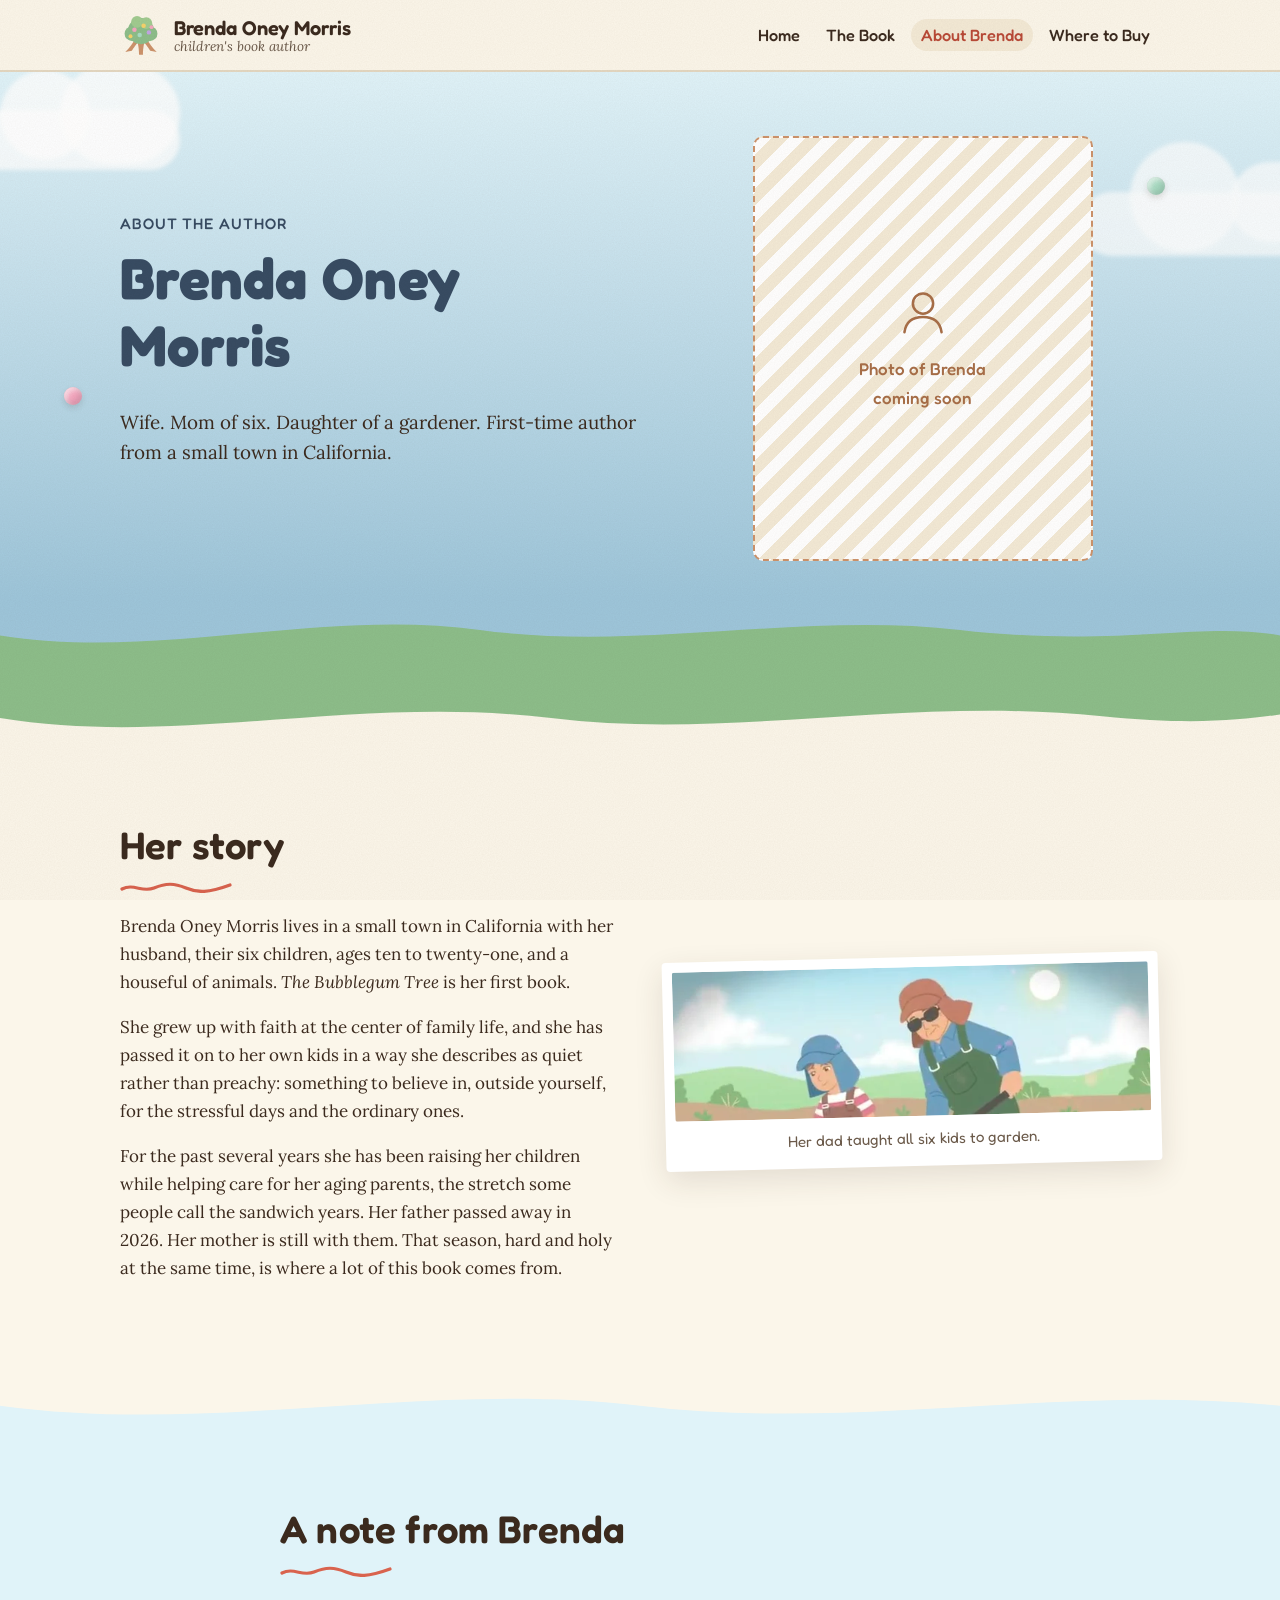
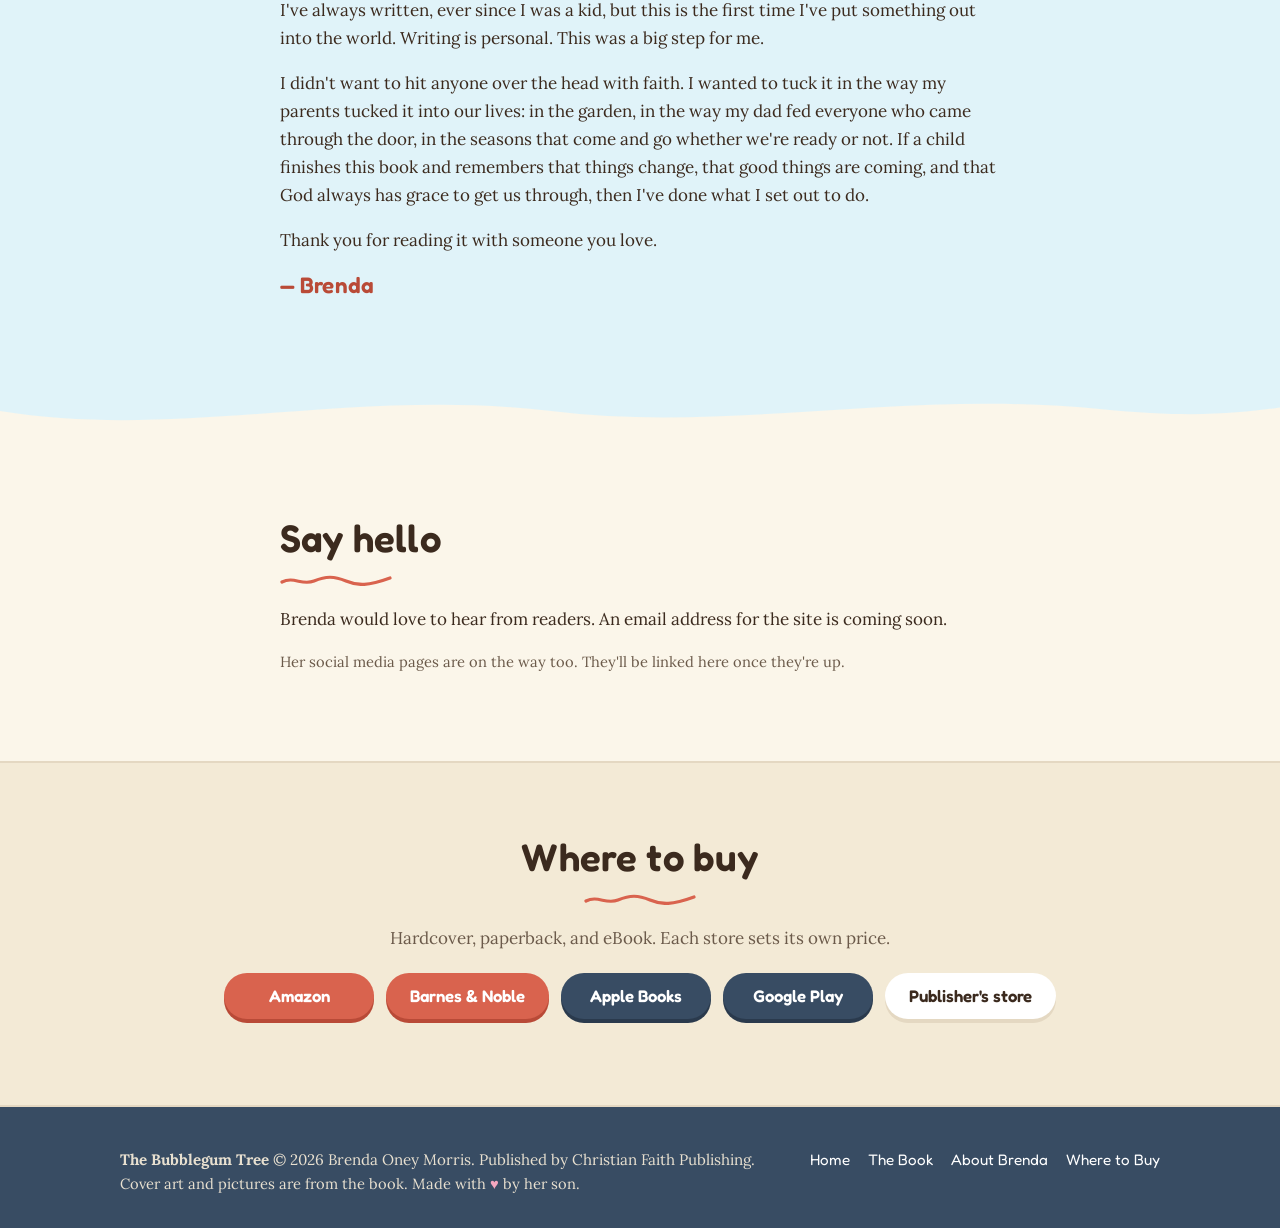
==== about.html @ 624ba65c "First draft of The Bubblegum Tree site Three pages (home, the book, about Brenda), one stylesheet, o" ====
<!DOCTYPE html>
<html lang="en">
<head>
  <meta charset="utf-8">
  <meta name="viewport" content="width=device-width, initial-scale=1">
  <title>About Brenda Oney Morris — author of The Bubblegum Tree</title>
  <meta name="description" content="Brenda Oney Morris is a wife, a mom of six, and the author of the children's picture book The Bubblegum Tree.">
  <meta name="robots" content="noindex">
  <meta property="og:title" content="About Brenda Oney Morris">
  <meta property="og:description" content="Wife, mom of six, and author of The Bubblegum Tree.">
  <meta property="og:image" content="https://lexmber123yt.github.io/the-bubblegum-tree/assets/img/og-image.jpg">
  <meta property="og:type" content="profile">
  <link rel="icon" href="assets/img/favicon.svg" type="image/svg+xml">
  <link rel="preconnect" href="https://fonts.googleapis.com">
  <link rel="preconnect" href="https://fonts.gstatic.com" crossorigin>
  <link href="https://fonts.googleapis.com/css2?family=Fredoka:wght@400;500;600;700&family=Lora:ital,wght@0,400;0,500;0,600;1,400&display=swap" rel="stylesheet">
  <link rel="stylesheet" href="assets/styles.css">
</head>
<body>

<header class="site-header">
  <div class="wrap">
    <a class="brand" href="index.html" aria-label="Brenda Oney Morris, home">
      <svg viewBox="0 0 64 64" aria-hidden="true">
        <path d="M29 62 C29 50 27 42 24 36 L40 36 C37 42 35 50 35 62 Z" fill="#cd936b"/>
        <path d="M24 36 C20 44 14 52 8 58 L18 56 C22 50 26 44 30 40 Z" fill="#cd936b"/>
        <path d="M40 36 C44 44 50 52 56 58 L46 56 C42 50 38 44 34 40 Z" fill="#cd936b"/>
        <circle cx="32" cy="26" r="20" fill="#8dbe8a"/><circle cx="18" cy="30" r="11" fill="#8dbe8a"/><circle cx="46" cy="30" r="11" fill="#8dbe8a"/>
        <circle cx="26" cy="12" r="9" fill="#a1cb90"/><circle cx="40" cy="14" r="9" fill="#a1cb90"/>
        <circle cx="22" cy="24" r="3.4" fill="#f4a7c0"/><circle cx="36" cy="18" r="3.4" fill="#f6d36b"/><circle cx="44" cy="28" r="3.4" fill="#c3a6e6"/><circle cx="30" cy="32" r="3.4" fill="#a9dcc4"/><circle cx="16" cy="34" r="3" fill="#f6d36b"/><circle cx="48" cy="20" r="3" fill="#f4a7c0"/>
      </svg>
      <span class="brand-name">Brenda Oney Morris<span class="brand-sub">children's book author</span></span>
    </a>
    <nav aria-label="Main">
      <ul class="site-nav">
        <li><a href="index.html">Home</a></li>
        <li><a href="the-bubblegum-tree.html">The Book</a></li>
        <li><a href="about.html" aria-current="page">About Brenda</a></li>
        <li><a href="#buy">Where to Buy</a></li>
      </ul>
    </nav>
  </div>
</header>

<main>

  <section class="hero">
    <div class="cloud cloud-1" aria-hidden="true"></div>
    <div class="cloud cloud-2" aria-hidden="true"></div>
    <span class="gum gum--pink" style="left:5%; top:60%" aria-hidden="true"></span>
    <span class="gum gum--mint" style="right:9%; top:20%" aria-hidden="true"></span>
    <div class="wrap">
      <div class="hero-copy">
        <p class="eyebrow">About the author</p>
        <h1 style="font-size: clamp(2.2rem, 6vw, 3.6rem); color: var(--navy); text-shadow: none;">Brenda Oney Morris</h1>
        <p class="lead">Wife. Mom of six. Daughter of a gardener. First-time author from a small town in California.</p>
      </div>
      <div class="placeholder placeholder--portrait" style="width: min(100%, 340px); justify-self: center; position: relative; z-index: 2;">
        <div>
          <svg viewBox="0 0 64 64" aria-hidden="true"><circle cx="32" cy="22" r="12" fill="none" stroke="currentColor" stroke-width="3"/><path d="M10 56 C12 42 22 38 32 38 C42 38 52 42 54 56" fill="none" stroke="currentColor" stroke-width="3" stroke-linecap="round"/></svg>
          <div>Photo of Brenda<br>coming soon</div>
        </div>
      </div>
    </div>
  </section>
  <div class="wave wave--grass on-sky" aria-hidden="true"><svg viewBox="0 0 1440 70" preserveAspectRatio="none"><path d="M0,42 C180,70 360,12 540,36 C720,60 900,16 1080,36 C1260,56 1350,26 1440,42 L1440,70 L0,70 Z"/></svg></div>
  <div class="band-grass" aria-hidden="true"></div>
  <div class="wave wave--paper on-grass" aria-hidden="true"><svg viewBox="0 0 1440 70" preserveAspectRatio="none"><path d="M0,34 C200,66 400,8 620,34 C820,58 1020,10 1240,32 C1340,42 1400,36 1440,30 L1440,70 L0,70 Z"/></svg></div>

  <section class="section">
    <div class="wrap two-col">
      <div>
        <h2 class="squiggle">Her story</h2>
        <p>Brenda Oney Morris lives in a small town in California with her husband, their six children, ages ten to twenty-one, and a houseful of animals. <em>The Bubblegum Tree</em> is her first book.</p>
        <p>She grew up with faith at the center of family life, and she has passed it on to her own kids in a way she describes as quiet rather than preachy: something to believe in, outside yourself, for the stressful days and the ordinary ones.</p>
        <p>For the past several years she has been raising her children while helping care for her aging parents, the stretch some people call the sandwich years. Her father passed away in 2026. Her mother is still with them. That season, hard and holy at the same time, is where a lot of this book comes from.</p>
      </div>
      <figure class="print left">
        <picture>
          <source type="image/webp" srcset="assets/img/scene-digging.webp">
          <img src="assets/img/scene-digging.jpg" width="640" height="201" alt="Troy and Grandpa working in the garden under a bright sun." loading="lazy">
        </picture>
        <figcaption>Her dad taught all six kids to garden.</figcaption>
      </figure>
    </div>
  </section>

  <div class="wave wave--sky on-paper" aria-hidden="true"><svg viewBox="0 0 1440 70" preserveAspectRatio="none"><path d="M0,38 C240,70 480,10 720,38 C960,66 1200,14 1440,38 L1440,70 L0,70 Z"/></svg></div>
  <section class="section section--sky">
    <div class="wrap" style="max-width: 760px">
      <h2 class="squiggle">A note from Brenda</h2>
      <p>I've always written, ever since I was a kid, but this is the first time I've put something out into the world. Writing is personal. This was a big step for me.</p>
      <p>I didn't want to hit anyone over the head with faith. I wanted to tuck it in the way my parents tucked it into our lives: in the garden, in the way my dad fed everyone who came through the door, in the seasons that come and go whether we're ready or not. If a child finishes this book and remembers that things change, that good things are coming, and that God always has grace to get us through, then I've done what I set out to do.</p>
      <p>Thank you for reading it with someone you love.</p>
      <p class="display" style="font-size:1.4rem; color: var(--coral-deep)">&mdash; Brenda</p>
    </div>
  </section>
  <div class="wave wave--paper on-sky-light" aria-hidden="true"><svg viewBox="0 0 1440 70" preserveAspectRatio="none"><path d="M0,34 C200,66 400,8 620,34 C820,58 1020,10 1240,32 C1340,42 1400,36 1440,30 L1440,70 L0,70 Z"/></svg></div>

  <section class="section">
    <div class="wrap" style="max-width: 760px">
      <h2 class="squiggle">Say hello</h2>
      <p>Brenda would love to hear from readers. An email address for the site is coming soon.</p>
      <p class="muted small">Her social media pages are on the way too. They'll be linked here once they're up.</p>
    </div>
  </section>

  <section class="section buy" id="buy">
    <div class="wrap">
      <h2 class="squiggle center">Where to buy</h2>
      <p class="muted">Hardcover, paperback, and eBook. Each store sets its own price.</p>
      <div class="buy-links">
        <a class="btn" href="https://www.amazon.com/dp/B0GZ1BVCPR" rel="noopener">Amazon</a>
        <a class="btn" href="https://www.barnesandnoble.com/w/the-bubblegum-tree-brenda-oney-morris/1150055216?ean=9798894285047" rel="noopener">Barnes &amp; Noble</a>
        <a class="btn btn--navy" href="https://itunes.apple.com/us/book/isbn9798894285054" rel="noopener">Apple Books</a>
        <a class="btn btn--navy" href="https://play.google.com/store/search?q=9798894285054&amp;c=books" rel="noopener">Google Play</a>
        <a class="btn btn--paper" href="https://www.christianfaithpublishing.com/books/?book=the-bubblegum-tree" rel="noopener">Publisher's store</a>
      </div>
    </div>
  </section>

</main>

<footer class="site-footer">
  <div class="wrap">
    <div>
      <p><strong>The Bubblegum Tree</strong> &copy; 2026 Brenda Oney Morris. Published by Christian Faith Publishing.</p>
      <p class="small">Cover art and pictures are from the book. Made with <span class="heart">&hearts;</span> by her son.</p>
    </div>
    <ul class="foot-nav">
      <li><a href="index.html">Home</a></li>
      <li><a href="the-bubblegum-tree.html">The Book</a></li>
      <li><a href="about.html">About Brenda</a></li>
      <li><a href="#buy">Where to Buy</a></li>
    </ul>
  </div>
</footer>

</body>
</html>
---- assets/styles.css ----
/* The Bubblegum Tree — site styles
   Palette sampled from the book cover. Fonts: Fredoka (headings) + Lora (body). */

:root {
  --paper: #fbf6ea;
  --paper-deep: #f3ead6;
  --ink: #3b2a1e;
  --ink-soft: #6b5a4a;
  --line: #e4d8c2;

  --sky: #9ec6db;
  --sky-light: #e0f3f9;
  --grass: #8dbe8a;
  --grass-deep: #6fa56e;
  --leaf: #8bab77;
  --trunk: #cd936b;
  --trunk-deep: #a86f48;

  --coral: #d9634e;
  --coral-light: #e29182;
  --coral-deep: #b94a37;
  --navy: #384c63;
  --navy-deep: #2a3a4d;

  --gum-pink: #f4a7c0;
  --gum-yellow: #f6d36b;
  --gum-lilac: #c3a6e6;
  --gum-mint: #a9dcc4;

  --font-display: "Fredoka", "Trebuchet MS", sans-serif;
  --font-body: "Lora", Georgia, serif;

  --radius: 18px;
  --shadow-soft: 0 10px 30px rgba(59, 42, 30, 0.12);
  --shadow-book: 0 24px 50px rgba(59, 42, 30, 0.28), 0 4px 10px rgba(59, 42, 30, 0.15);
  --wrap: 1080px;
}

*, *::before, *::after { box-sizing: border-box; }

html { scroll-behavior: smooth; }

body {
  margin: 0;
  background: var(--paper);
  color: var(--ink);
  font-family: var(--font-body);
  font-size: 17px;
  line-height: 1.65;
  -webkit-font-smoothing: antialiased;
}

/* Paper grain over everything, very light. */
body::before {
  content: "";
  position: fixed;
  inset: 0;
  pointer-events: none;
  z-index: 50;
  opacity: 0.16;
  mix-blend-mode: multiply;
  background-image: url("data:image/svg+xml;utf8,<svg xmlns='http://www.w3.org/2000/svg' width='220' height='220'><filter id='n'><feTurbulence type='fractalNoise' baseFrequency='0.85' numOctaves='2' stitchTiles='stitch'/><feColorMatrix values='0 0 0 0 0.35 0 0 0 0 0.25 0 0 0 0 0.18 0 0 0 0.55 0'/></filter><rect width='100%' height='100%' filter='url(%23n)'/></svg>");
}

img { max-width: 100%; height: auto; display: block; }

a { color: var(--coral-deep); text-decoration-thickness: 1.5px; text-underline-offset: 3px; }
a:hover { color: var(--coral); }

h1, h2, h3, .display {
  font-family: var(--font-display);
  font-weight: 600;
  line-height: 1.15;
  margin: 0 0 0.5em;
  color: var(--ink);
  letter-spacing: 0.005em;
}
h1 { font-size: clamp(2.4rem, 7vw, 4.4rem); font-weight: 700; }
h2 { font-size: clamp(1.7rem, 4vw, 2.4rem); }
h3 { font-size: 1.25rem; }

/* A short hand-drawn squiggle under section headings. */
h2.squiggle::after {
  content: "";
  display: block;
  width: 112px;
  height: 12px;
  margin-top: 0.35em;
  background: url("data:image/svg+xml;utf8,<svg xmlns='http://www.w3.org/2000/svg' viewBox='0 0 112 12'><path d='M2 8 C 14 2, 22 12, 34 7 S 54 2, 66 7 S 88 12, 110 4' fill='none' stroke='%23d9634e' stroke-width='3.2' stroke-linecap='round'/></svg>") no-repeat left center;
}
h2.squiggle.center::after { margin-left: auto; margin-right: auto; }

p { margin: 0 0 1em; }
.lead { font-size: 1.18rem; line-height: 1.6; color: var(--ink); }
.muted { color: var(--ink-soft); }
.small { font-size: 0.92rem; }
.caption {
  font-style: italic;
  color: var(--ink-soft);
  font-size: 0.95rem;
  margin-top: 0.6em;
}
.eyebrow {
  font-family: var(--font-display);
  font-weight: 500;
  font-size: 0.95rem;
  letter-spacing: 0.06em;
  text-transform: uppercase;
  color: var(--navy);
  margin-bottom: 0.6em;
}

.wrap { max-width: var(--wrap); margin: 0 auto; padding: 0 20px; }

/* Grid children must be allowed to shrink below their image's natural width,
   or a 1000px cover pushes the whole page wider than a phone screen. */
.hero .wrap > *, .two-col > *, .author-teaser > *, .video-grid > *, .gallery > li { min-width: 0; }
.book, figure.print, .video { max-width: 100%; }
.section { padding: 56px 0; position: relative; }
.section--sky { background: var(--sky-light); }
.section--deep { background: var(--paper-deep); }
.section--grass { background: var(--grass); color: #1f3520; }
.section--navy { background: var(--navy); color: #f5efe2; }

/* ---------- header ---------- */
.site-header {
  background: var(--paper);
  border-bottom: 2px solid var(--line);
  position: relative;
  z-index: 5;
}
.site-header .wrap {
  display: flex;
  flex-wrap: wrap;
  align-items: center;
  justify-content: space-between;
  gap: 10px 24px;
  padding-top: 14px;
  padding-bottom: 14px;
}
.brand {
  display: flex;
  align-items: center;
  gap: 12px;
  text-decoration: none;
  color: var(--ink);
}
.brand svg { width: 42px; height: 42px; flex: none; }
.brand-name {
  font-family: var(--font-display);
  font-weight: 600;
  font-size: 1.25rem;
  line-height: 1.1;
}
.brand-sub {
  display: block;
  font-family: var(--font-body);
  font-style: italic;
  font-weight: 400;
  font-size: 0.85rem;
  color: var(--ink-soft);
}
.site-nav {
  display: flex;
  flex-wrap: wrap;
  gap: 4px 6px;
  margin: 0;
  padding: 0;
  list-style: none;
}
.site-nav a {
  font-family: var(--font-display);
  font-weight: 500;
  font-size: 1.02rem;
  color: var(--ink);
  text-decoration: none;
  padding: 6px 10px;
  border-radius: 999px;
}
.site-nav a:hover, .site-nav a[aria-current="page"] {
  background: var(--paper-deep);
  color: var(--coral-deep);
}

/* ---------- buttons ---------- */
.btn {
  display: inline-block;
  font-family: var(--font-display);
  font-weight: 600;
  font-size: 1.05rem;
  line-height: 1;
  padding: 15px 24px;
  border-radius: 999px;
  text-decoration: none;
  color: #fff;
  background: var(--coral);
  box-shadow: 0 4px 0 var(--coral-deep);
  transition: transform 0.08s ease, box-shadow 0.08s ease;
  border: 0;
}
.btn:hover { color: #fff; transform: translateY(1px); box-shadow: 0 3px 0 var(--coral-deep); }
.btn:active { transform: translateY(4px); box-shadow: 0 0 0 var(--coral-deep); }
.btn--navy { background: var(--navy); box-shadow: 0 4px 0 var(--navy-deep); }
.btn--navy:hover { box-shadow: 0 3px 0 var(--navy-deep); }
.btn--paper {
  background: #fff;
  color: var(--ink);
  box-shadow: 0 4px 0 var(--line);
}
.btn--paper:hover { color: var(--coral-deep); box-shadow: 0 3px 0 var(--line); }
.btn-row { display: flex; flex-wrap: wrap; gap: 12px; margin-top: 1.4em; }

/* ---------- hero ---------- */
.hero {
  background: linear-gradient(180deg, var(--sky-light) 0%, var(--sky) 100%);
  position: relative;
  overflow: hidden;
  padding: 44px 0 20px;
}
.hero .wrap {
  display: grid;
  gap: 32px;
  align-items: center;
}
.hero-copy { position: relative; z-index: 2; }
.hero h1 {
  color: var(--coral);
  text-shadow: 0 2px 0 rgba(255, 255, 255, 0.85), 0 5px 14px rgba(59, 42, 30, 0.12);
}
.hero .lead { max-width: 34rem; }

.book {
  position: relative;
  z-index: 2;
  justify-self: center;
  width: min(100%, 520px);
  transform: rotate(-2.5deg);
}
.book img { width: 100%; }
/* On phones the cover comes first; it's the hook. */
@media (max-width: 719px) {
  .hero .book { order: -1; transform: rotate(-1.5deg); width: min(100%, 420px); }
}
.book img {
  border-radius: 6px;
  border: 6px solid #fff;
  box-shadow: var(--shadow-book);
}
.book--flat { transform: none; }

/* Soft clouds behind the hero. */
.cloud {
  position: absolute;
  background: rgba(255, 255, 255, 0.75);
  border-radius: 999px;
  filter: blur(2px);
  z-index: 1;
}
.cloud::before, .cloud::after {
  content: "";
  position: absolute;
  background: inherit;
  border-radius: 999px;
}
.cloud-1 { width: 220px; height: 60px; left: -40px; top: 38px; }
.cloud-1::before { width: 90px; height: 90px; left: 40px; top: -40px; }
.cloud-1::after { width: 120px; height: 100px; left: 100px; top: -46px; }
.cloud-2 { width: 260px; height: 64px; right: -60px; top: 120px; opacity: 0.9; }
.cloud-2::before { width: 110px; height: 110px; left: 50px; top: -50px; }
.cloud-2::after { width: 90px; height: 80px; left: 150px; top: -30px; }

/* Gumball decorations. */
.gum {
  position: absolute;
  width: 18px;
  height: 18px;
  border-radius: 50%;
  z-index: 1;
  box-shadow: inset -3px -3px 5px rgba(0, 0, 0, 0.10), inset 3px 3px 5px rgba(255, 255, 255, 0.6), 0 3px 6px rgba(59, 42, 30, 0.15);
}
.gum--pink { background: var(--gum-pink); }
.gum--yellow { background: var(--gum-yellow); }
.gum--lilac { background: var(--gum-lilac); }
.gum--mint { background: var(--gum-mint); }

/* ---------- wavy edges ---------- */
.wave { line-height: 0; display: block; }
.wave svg { display: block; width: 100%; height: 44px; }
.wave--grass path { fill: var(--grass); }
.wave--paper path { fill: var(--paper); }
.wave--sky path { fill: var(--sky-light); }
.wave--deep path { fill: var(--paper-deep); }
.band-grass { background: var(--grass); height: 26px; }
.on-sky { background: var(--sky); }
.on-sky-light { background: var(--sky-light); }
.on-grass { background: var(--grass); }
.on-paper { background: var(--paper); }
.on-deep { background: var(--paper-deep); }

/* ---------- layouts ---------- */
.two-col {
  display: grid;
  gap: 32px;
  align-items: center;
}
.two-col > figure { margin: 0; }
.two-col.flip > :first-child { order: 1; }

figure.print {
  margin: 0;
  background: #fff;
  padding: 10px 10px 14px;
  border-radius: 4px;
  box-shadow: var(--shadow-soft);
  transform: rotate(1.2deg);
}
figure.print.left { transform: rotate(-1.4deg); }
figure.print img { border-radius: 2px; width: 100%; }
figure.print figcaption {
  font-family: var(--font-display);
  font-weight: 400;
  font-size: 0.95rem;
  color: var(--ink-soft);
  text-align: center;
  padding-top: 10px;
}

/* Video embeds. */
.video {
  position: relative;
  background: var(--navy-deep);
  border-radius: 12px;
  overflow: hidden;
  aspect-ratio: 16 / 9;
  box-shadow: var(--shadow-soft);
  border: 6px solid #fff;
}
.video iframe {
  position: absolute;
  inset: 0;
  width: 100%;
  height: 100%;
  border: 0;
}
.video-grid { display: grid; gap: 28px; }

/* Quote strip. */
.quote {
  text-align: center;
  padding: 48px 0;
}
.quote blockquote {
  margin: 0 auto;
  max-width: 44rem;
  font-family: var(--font-display);
  font-weight: 500;
  font-size: clamp(1.5rem, 4vw, 2.3rem);
  line-height: 1.3;
  color: #1f3520;
}
.quote blockquote p { margin: 0; }
.quote blockquote p::before { content: "\201C"; color: rgba(255,255,255,0.8); }
.quote blockquote p::after { content: "\201D"; color: rgba(255,255,255,0.8); }
.quote cite {
  display: block;
  margin-top: 0.8em;
  font-family: var(--font-body);
  font-style: italic;
  font-size: 1.05rem;
  color: #2e4a2f;
}

/* Lesson list with gumball markers. */
.lessons {
  list-style: none;
  margin: 0;
  padding: 0;
  display: grid;
  gap: 18px;
}
.lessons li {
  position: relative;
  padding-left: 44px;
}
.lessons li::before {
  content: "";
  position: absolute;
  left: 4px;
  top: 6px;
  width: 22px;
  height: 22px;
  border-radius: 50%;
  background: var(--gum-pink);
  box-shadow: inset -3px -3px 5px rgba(0, 0, 0, 0.10), inset 3px 3px 5px rgba(255, 255, 255, 0.6), 0 3px 6px rgba(59, 42, 30, 0.15);
}
.lessons li:nth-child(2)::before { background: var(--gum-yellow); }
.lessons li:nth-child(3)::before { background: var(--gum-lilac); }
.lessons li:nth-child(4)::before { background: var(--gum-mint); }
.lessons li:nth-child(5)::before { background: var(--coral-light); }
.lessons strong {
  font-family: var(--font-display);
  font-weight: 600;
  font-size: 1.12rem;
  display: block;
}

/* Gallery: photo prints, slightly askew. */
.gallery {
  display: grid;
  gap: 26px;
  margin: 0;
  padding: 0;
  list-style: none;
}
.gallery figure.print { margin: 0; }
.gallery li:nth-child(odd) figure.print { transform: rotate(-1.2deg); }
.gallery li:nth-child(even) figure.print { transform: rotate(1.1deg); }

/* Placeholder for photos not supplied yet. Styled, not gray. */
.placeholder {
  background: repeating-linear-gradient(135deg, #fff 0 12px, var(--paper-deep) 12px 24px);
  border: 2px dashed var(--trunk);
  border-radius: 10px;
  display: grid;
  place-items: center;
  text-align: center;
  padding: 24px;
  color: var(--trunk-deep);
  font-family: var(--font-display);
  font-weight: 500;
  min-height: 220px;
}
.placeholder--portrait { aspect-ratio: 4 / 5; min-height: 0; }
.placeholder--square { aspect-ratio: 1; min-height: 0; }
.placeholder svg { width: 54px; height: 54px; margin-bottom: 8px; }

/* Details list. */
.details {
  display: grid;
  gap: 8px 20px;
  margin: 0;
  grid-template-columns: max-content 1fr;
}
.details dt {
  font-family: var(--font-display);
  font-weight: 600;
  color: var(--navy);
}
.details dd { margin: 0; }

/* Buy strip. */
.buy {
  background: var(--paper-deep);
  border-top: 2px solid var(--line);
  border-bottom: 2px solid var(--line);
  text-align: center;
}
.buy-links {
  display: flex;
  flex-wrap: wrap;
  justify-content: center;
  gap: 12px;
  margin: 1.2em 0 0.8em;
}
.buy-links a { min-width: 150px; text-align: center; }

/* Footer. */
.site-footer {
  background: var(--navy);
  color: #e8e0d0;
  padding: 40px 0 32px;
  font-size: 0.95rem;
}
.site-footer a { color: #fff; }
.site-footer .wrap {
  display: grid;
  gap: 18px;
}
.site-footer .foot-nav { display: flex; flex-wrap: wrap; gap: 6px 18px; list-style: none; margin: 0; padding: 0; font-family: var(--font-display); }
.site-footer .foot-nav a { text-decoration: none; }
.site-footer .foot-nav a:hover { text-decoration: underline; }
.site-footer p { margin: 0; }
.site-footer .heart { color: var(--gum-pink); }

/* Little author card on the home page. */
.author-teaser {
  display: grid;
  gap: 24px;
  align-items: center;
}
.author-teaser .placeholder--portrait { width: min(100%, 300px); margin: 0 auto; }

/* ---------- responsive ---------- */
@media (min-width: 720px) {
  .hero { padding: 64px 0 36px; }
  .hero .wrap { grid-template-columns: 1.05fr 0.95fr; gap: 40px; }
  .two-col { grid-template-columns: 1fr 1fr; gap: 48px; }
  .video-grid { grid-template-columns: 1fr 1fr; }
  .gallery { grid-template-columns: 1fr 1fr; }
  .author-teaser { grid-template-columns: 300px 1fr; gap: 40px; }
  .section { padding: 72px 0; }
  .wave svg { height: 64px; }
  .site-footer .wrap { grid-template-columns: 1fr auto; align-items: start; }
}
@media (min-width: 1000px) {
  .gallery { grid-template-columns: 1fr 1fr 1fr; }
}
@media (prefers-reduced-motion: reduce) {
  html { scroll-behavior: auto; }
  .btn { transition: none; }
}
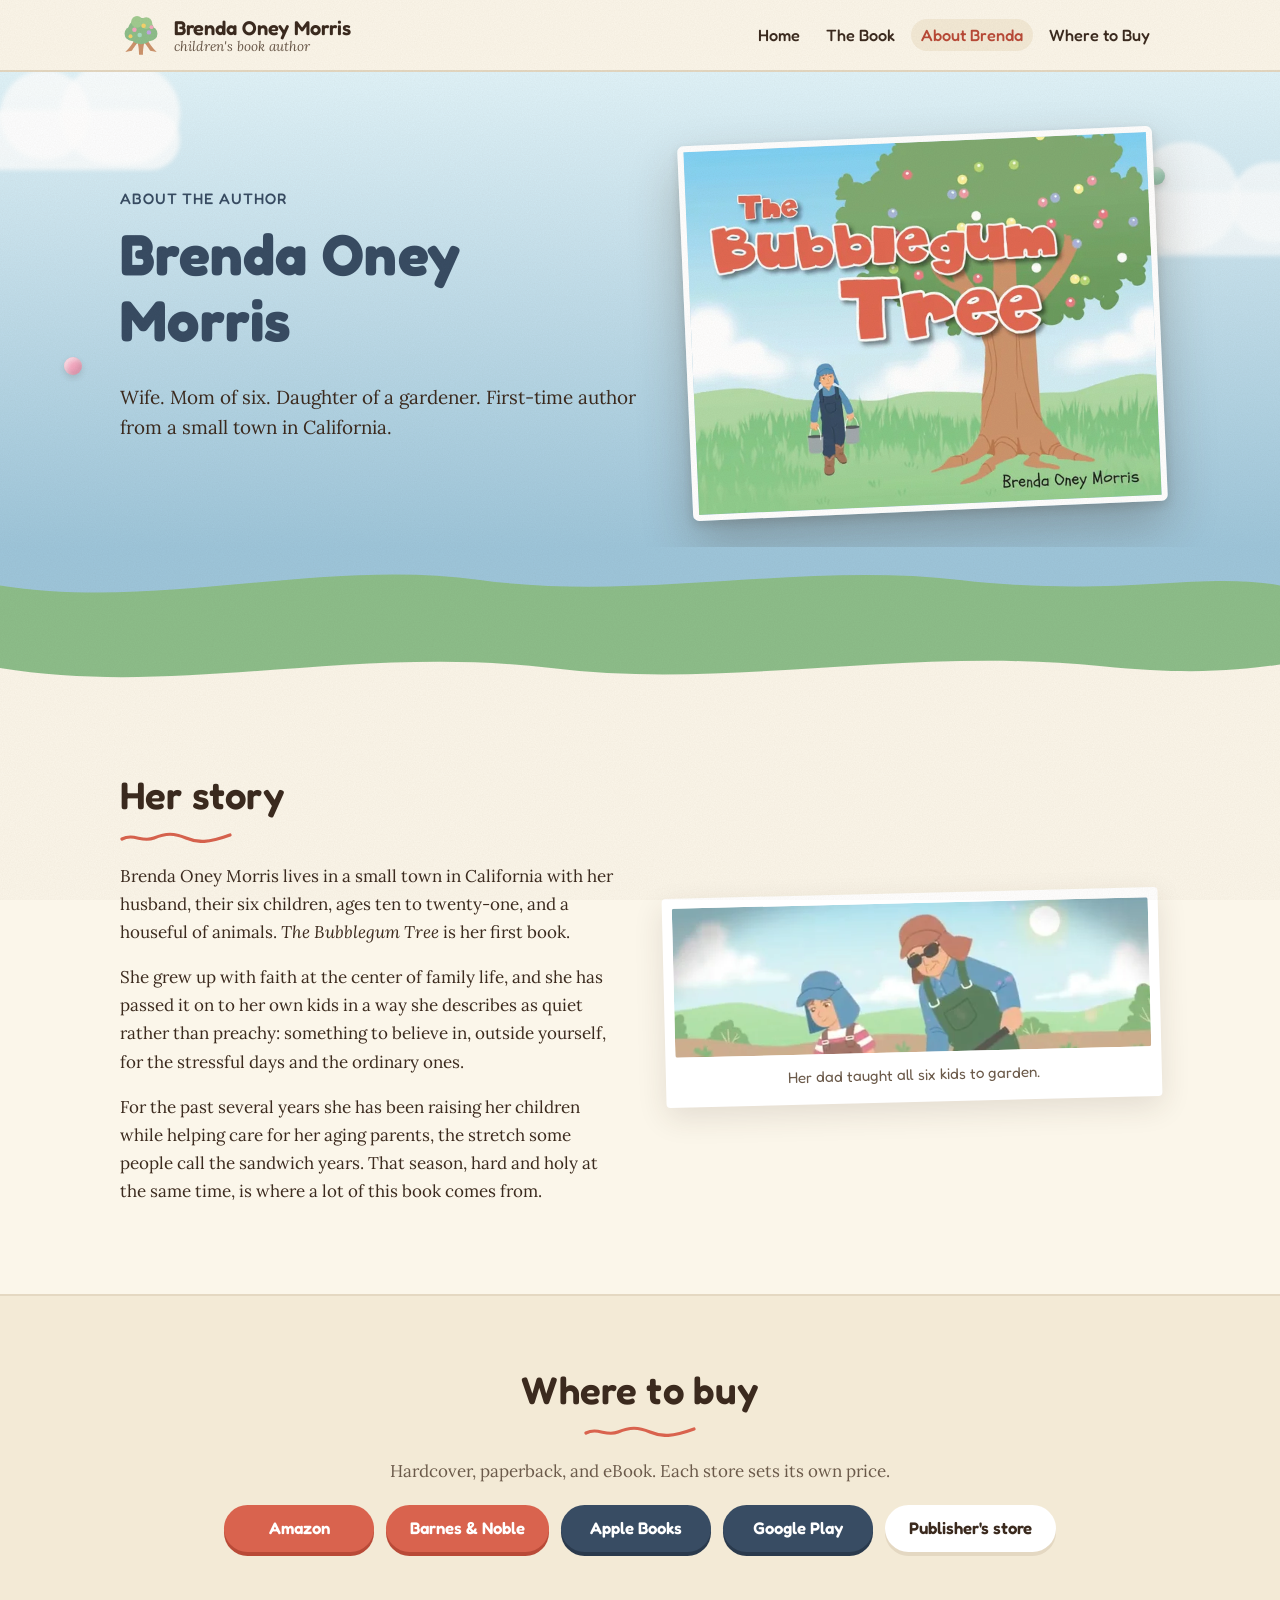
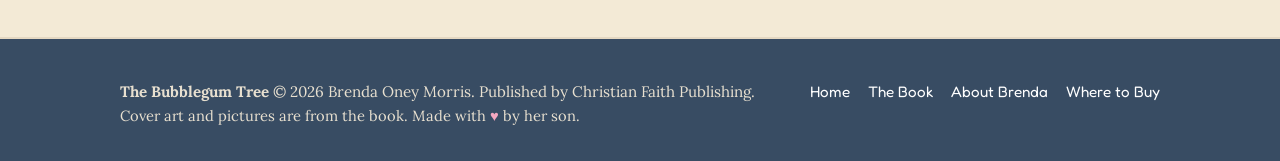
==== commit e68846a9: "Go public: let search engines in, hold back unread parts Remove noindex from all pages and add canon" ====
--- a/about.html
+++ b/about.html
@@ -5,7 +5,7 @@
   <meta name="viewport" content="width=device-width, initial-scale=1">
   <title>About Brenda Oney Morris — author of The Bubblegum Tree</title>
   <meta name="description" content="Brenda Oney Morris is a wife, a mom of six, and the author of the children's picture book The Bubblegum Tree.">
-  <meta name="robots" content="noindex">
+  <link rel="canonical" href="https://lexmber123yt.github.io/the-bubblegum-tree/about.html">
   <meta property="og:title" content="About Brenda Oney Morris">
   <meta property="og:description" content="Wife, mom of six, and author of The Bubblegum Tree.">
   <meta property="og:image" content="https://lexmber123yt.github.io/the-bubblegum-tree/assets/img/og-image.jpg">
@@ -55,11 +55,11 @@
         <h1 style="font-size: clamp(2.2rem, 6vw, 3.6rem); color: var(--navy); text-shadow: none;">Brenda Oney Morris</h1>
         <p class="lead">Wife. Mom of six. Daughter of a gardener. First-time author from a small town in California.</p>
       </div>
-      <div class="placeholder placeholder--portrait" style="width: min(100%, 340px); justify-self: center; position: relative; z-index: 2;">
-        <div>
-          <svg viewBox="0 0 64 64" aria-hidden="true"><circle cx="32" cy="22" r="12" fill="none" stroke="currentColor" stroke-width="3"/><path d="M10 56 C12 42 22 38 32 38 C42 38 52 42 54 56" fill="none" stroke="currentColor" stroke-width="3" stroke-linecap="round"/></svg>
-          <div>Photo of Brenda<br>coming soon</div>
-        </div>
+      <div class="book">
+        <picture>
+          <source type="image/webp" srcset="assets/img/cover-600.webp 600w, assets/img/cover-1000.webp 1000w" sizes="(min-width: 720px) 460px, 90vw">
+          <img src="assets/img/cover-1000.jpg" srcset="assets/img/cover-600.jpg 600w, assets/img/cover-1000.jpg 1000w" sizes="(min-width: 720px) 460px, 90vw" width="1000" height="785" alt="The cover of The Bubblegum Tree, Brenda's first book.">
+        </picture>
       </div>
     </div>
   </section>
@@ -73,7 +73,7 @@
         <h2 class="squiggle">Her story</h2>
         <p>Brenda Oney Morris lives in a small town in California with her husband, their six children, ages ten to twenty-one, and a houseful of animals. <em>The Bubblegum Tree</em> is her first book.</p>
         <p>She grew up with faith at the center of family life, and she has passed it on to her own kids in a way she describes as quiet rather than preachy: something to believe in, outside yourself, for the stressful days and the ordinary ones.</p>
-        <p>For the past several years she has been raising her children while helping care for her aging parents, the stretch some people call the sandwich years. Her father passed away in 2026. Her mother is still with them. That season, hard and holy at the same time, is where a lot of this book comes from.</p>
+        <p>For the past several years she has been raising her children while helping care for her aging parents, the stretch some people call the sandwich years. That season, hard and holy at the same time, is where a lot of this book comes from.</p>
       </div>
       <figure class="print left">
         <picture>
@@ -82,26 +82,6 @@
         </picture>
         <figcaption>Her dad taught all six kids to garden.</figcaption>
       </figure>
-    </div>
-  </section>
-
-  <div class="wave wave--sky on-paper" aria-hidden="true"><svg viewBox="0 0 1440 70" preserveAspectRatio="none"><path d="M0,38 C240,70 480,10 720,38 C960,66 1200,14 1440,38 L1440,70 L0,70 Z"/></svg></div>
-  <section class="section section--sky">
-    <div class="wrap" style="max-width: 760px">
-      <h2 class="squiggle">A note from Brenda</h2>
-      <p>I've always written, ever since I was a kid, but this is the first time I've put something out into the world. Writing is personal. This was a big step for me.</p>
-      <p>I didn't want to hit anyone over the head with faith. I wanted to tuck it in the way my parents tucked it into our lives: in the garden, in the way my dad fed everyone who came through the door, in the seasons that come and go whether we're ready or not. If a child finishes this book and remembers that things change, that good things are coming, and that God always has grace to get us through, then I've done what I set out to do.</p>
-      <p>Thank you for reading it with someone you love.</p>
-      <p class="display" style="font-size:1.4rem; color: var(--coral-deep)">&mdash; Brenda</p>
-    </div>
-  </section>
-  <div class="wave wave--paper on-sky-light" aria-hidden="true"><svg viewBox="0 0 1440 70" preserveAspectRatio="none"><path d="M0,34 C200,66 400,8 620,34 C820,58 1020,10 1240,32 C1340,42 1400,36 1440,30 L1440,70 L0,70 Z"/></svg></div>
-
-  <section class="section">
-    <div class="wrap" style="max-width: 760px">
-      <h2 class="squiggle">Say hello</h2>
-      <p>Brenda would love to hear from readers. An email address for the site is coming soon.</p>
-      <p class="muted small">Her social media pages are on the way too. They'll be linked here once they're up.</p>
     </div>
   </section>
 
--- a/assets/styles.css
+++ b/assets/styles.css
@@ -489,6 +489,8 @@
   align-items: center;
 }
 .author-teaser .placeholder--portrait { width: min(100%, 300px); margin: 0 auto; }
+/* No photo yet: one column. Drop this class when her photo goes in. */
+.author-teaser.author-teaser--solo { grid-template-columns: 1fr; max-width: 760px; }
 
 /* ---------- responsive ---------- */
 @media (min-width: 720px) {
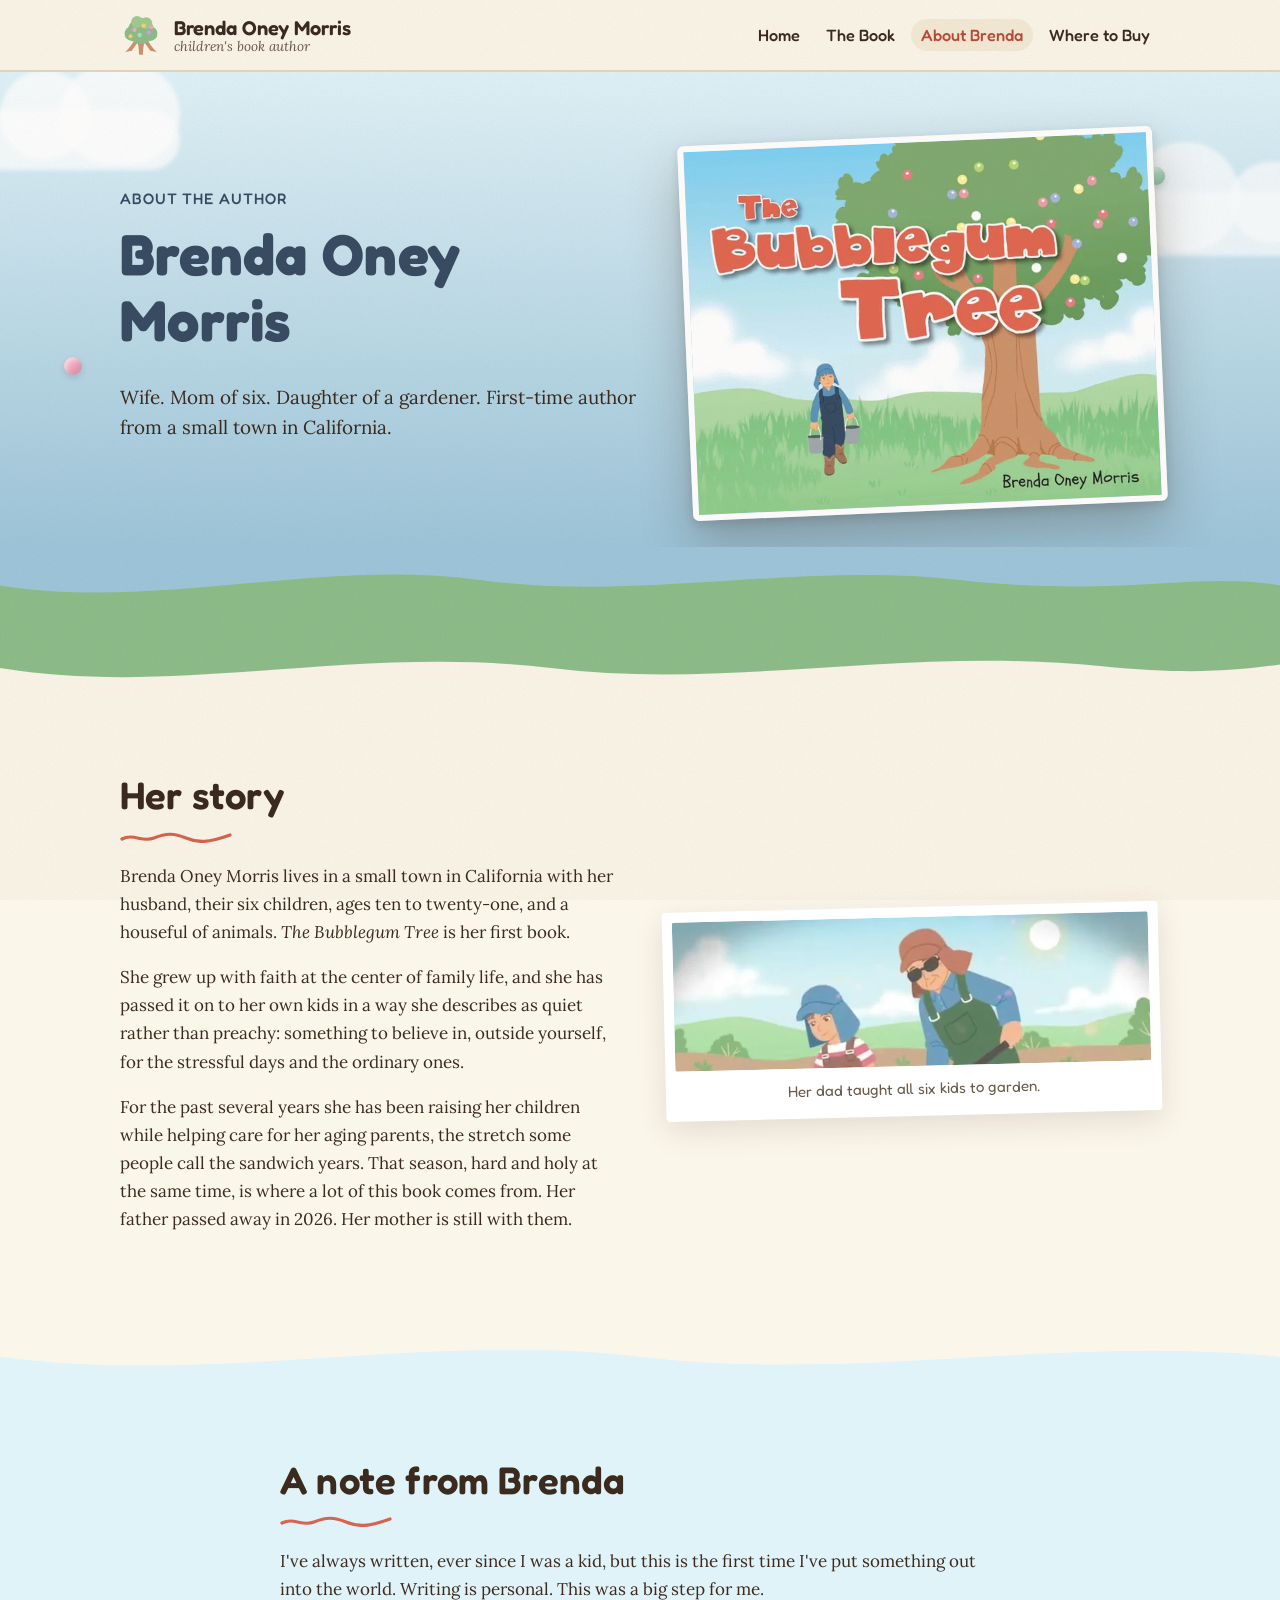
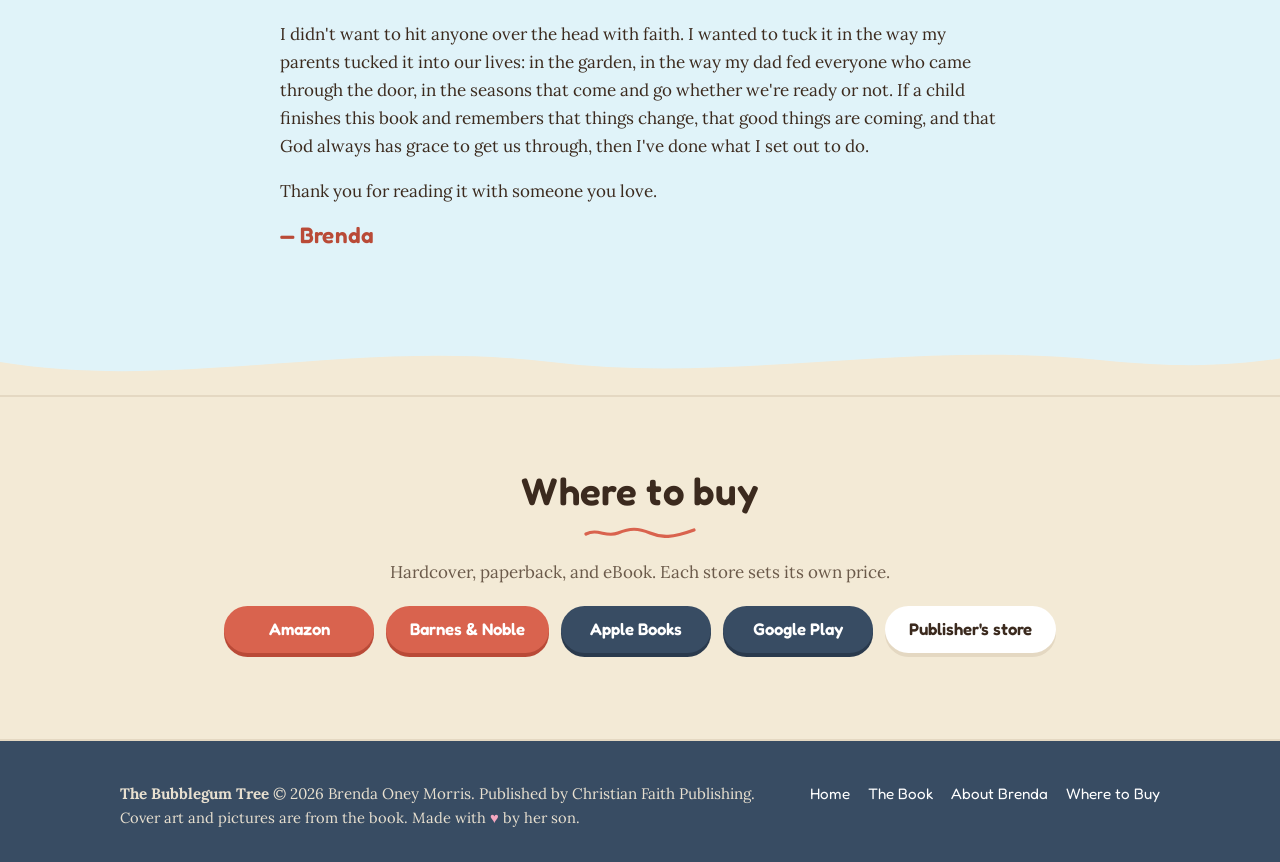
==== commit 23a577bc: "Restore the note from Brenda and the lines about her dad Brenda (via William) okayed anything from h" ====
--- a/about.html
+++ b/about.html
@@ -73,7 +73,7 @@
         <h2 class="squiggle">Her story</h2>
         <p>Brenda Oney Morris lives in a small town in California with her husband, their six children, ages ten to twenty-one, and a houseful of animals. <em>The Bubblegum Tree</em> is her first book.</p>
         <p>She grew up with faith at the center of family life, and she has passed it on to her own kids in a way she describes as quiet rather than preachy: something to believe in, outside yourself, for the stressful days and the ordinary ones.</p>
-        <p>For the past several years she has been raising her children while helping care for her aging parents, the stretch some people call the sandwich years. That season, hard and holy at the same time, is where a lot of this book comes from.</p>
+        <p>For the past several years she has been raising her children while helping care for her aging parents, the stretch some people call the sandwich years. That season, hard and holy at the same time, is where a lot of this book comes from. Her father passed away in 2026. Her mother is still with them.</p>
       </div>
       <figure class="print left">
         <picture>
@@ -84,6 +84,18 @@
       </figure>
     </div>
   </section>
+
+  <div class="wave wave--sky on-paper" aria-hidden="true"><svg viewBox="0 0 1440 70" preserveAspectRatio="none"><path d="M0,38 C240,70 480,10 720,38 C960,66 1200,14 1440,38 L1440,70 L0,70 Z"/></svg></div>
+  <section class="section section--sky">
+    <div class="wrap" style="max-width: 760px">
+      <h2 class="squiggle">A note from Brenda</h2>
+      <p>I've always written, ever since I was a kid, but this is the first time I've put something out into the world. Writing is personal. This was a big step for me.</p>
+      <p>I didn't want to hit anyone over the head with faith. I wanted to tuck it in the way my parents tucked it into our lives: in the garden, in the way my dad fed everyone who came through the door, in the seasons that come and go whether we're ready or not. If a child finishes this book and remembers that things change, that good things are coming, and that God always has grace to get us through, then I've done what I set out to do.</p>
+      <p>Thank you for reading it with someone you love.</p>
+      <p class="display" style="font-size:1.4rem; color: var(--coral-deep)">&mdash; Brenda</p>
+    </div>
+  </section>
+  <div class="wave wave--deep on-sky-light" aria-hidden="true"><svg viewBox="0 0 1440 70" preserveAspectRatio="none"><path d="M0,34 C200,66 400,8 620,34 C820,58 1020,10 1240,32 C1340,42 1400,36 1440,30 L1440,70 L0,70 Z"/></svg></div>
 
   <section class="section buy" id="buy">
     <div class="wrap">
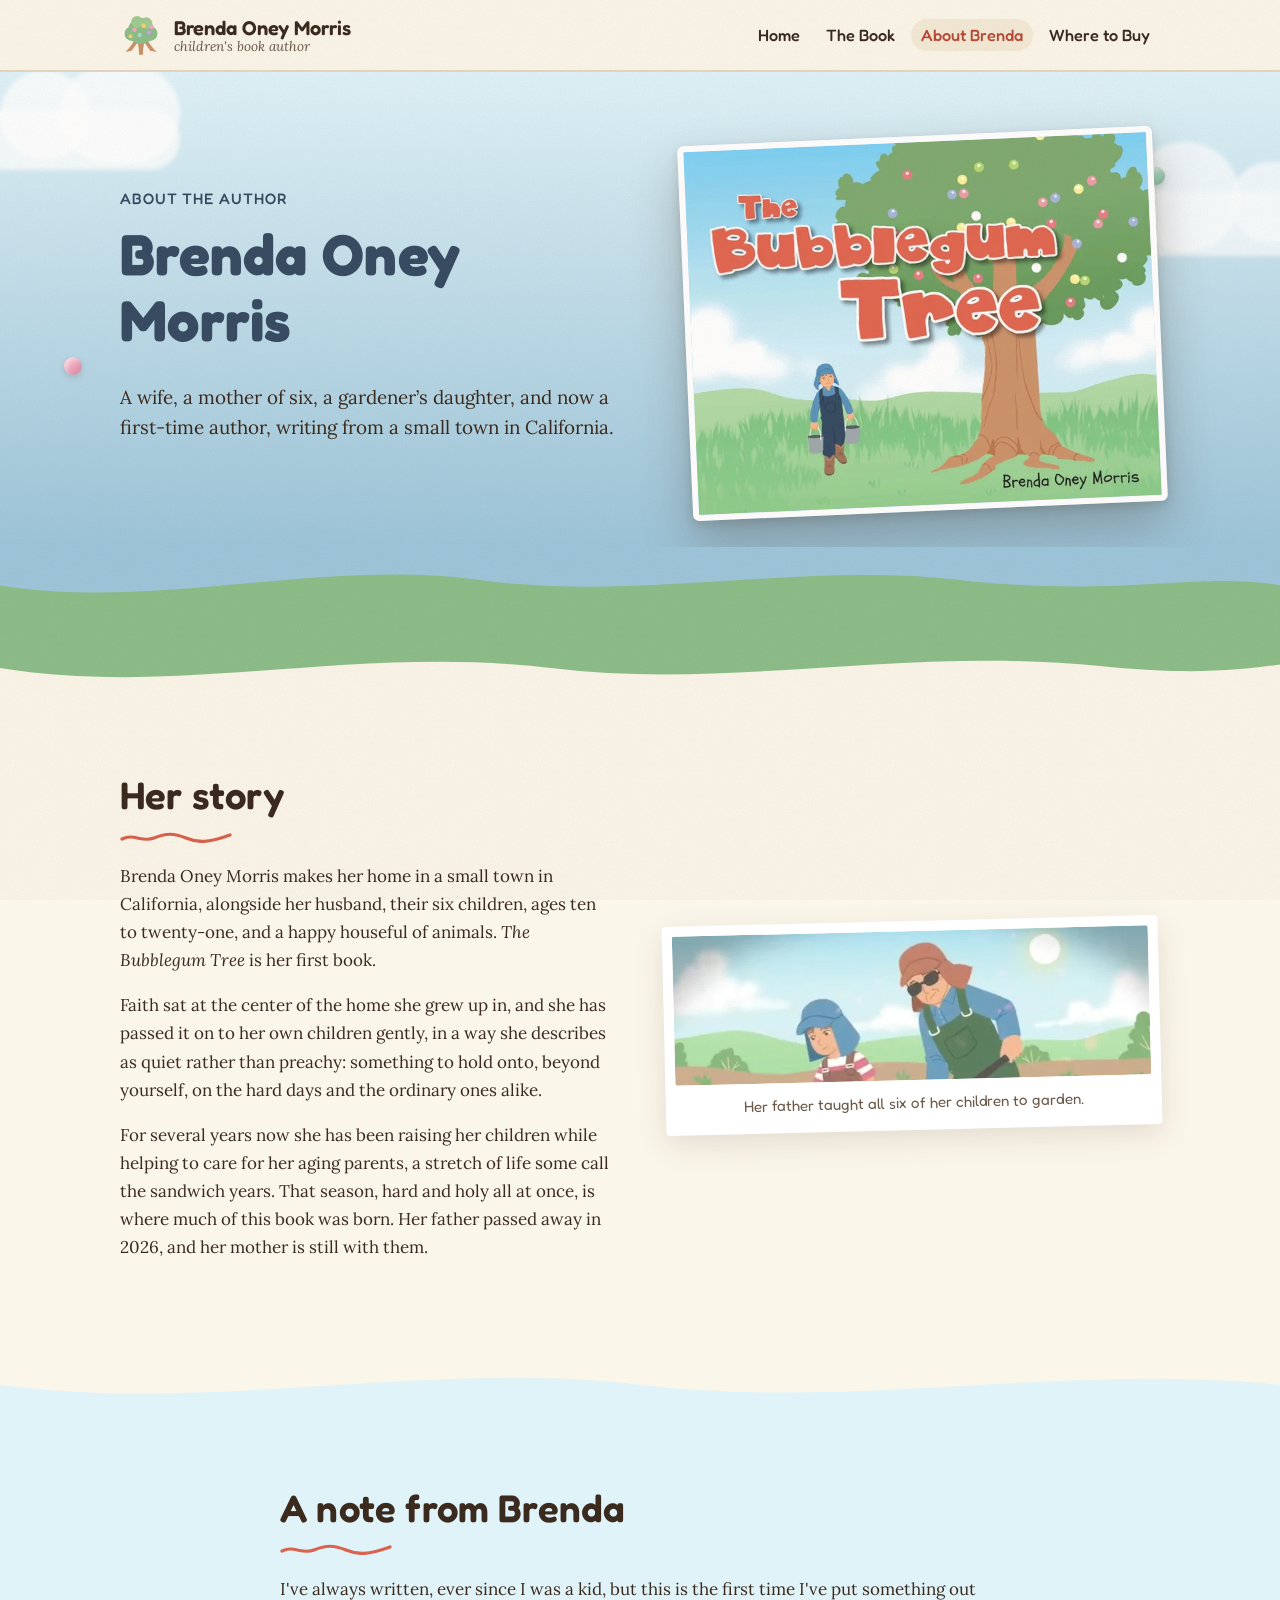
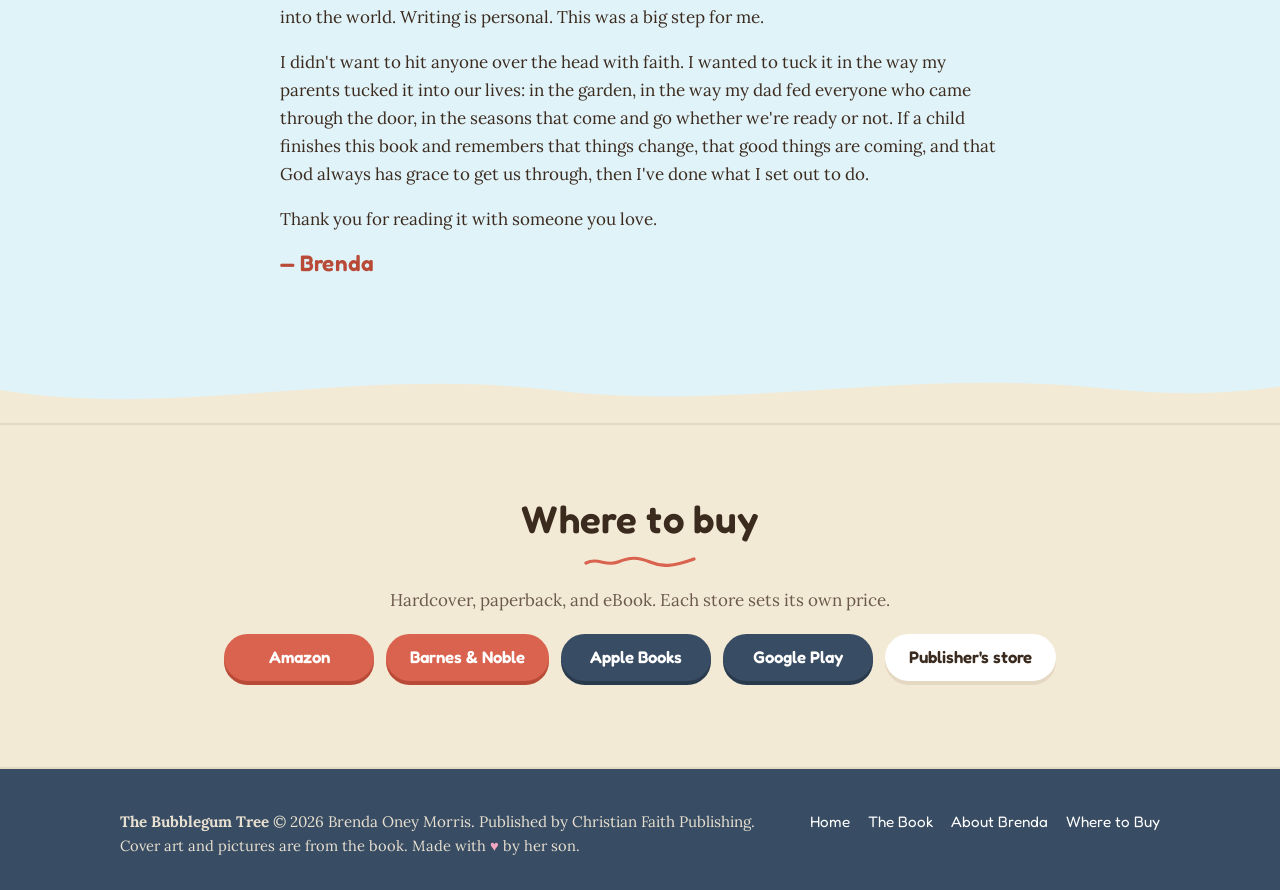
==== commit 78966c64: "Rewrite copy around the back cover; add the dedication Brenda asked for the site to follow the back-" ====
--- a/about.html
+++ b/about.html
@@ -4,11 +4,11 @@
   <meta charset="utf-8">
   <meta name="viewport" content="width=device-width, initial-scale=1">
   <title>About Brenda Oney Morris — author of The Bubblegum Tree</title>
-  <meta name="description" content="Brenda Oney Morris is a wife, a mom of six, and the author of the children's picture book The Bubblegum Tree.">
-  <link rel="canonical" href="https://lexmber123yt.github.io/the-bubblegum-tree/about.html">
+  <meta name="description" content="Brenda Oney Morris is a wife, a mother of six, a gardener's daughter, and the author of the children's picture book The Bubblegum Tree.">
+  <link rel="canonical" href="https://brendaoneymorris.com/about.html">
   <meta property="og:title" content="About Brenda Oney Morris">
-  <meta property="og:description" content="Wife, mom of six, and author of The Bubblegum Tree.">
-  <meta property="og:image" content="https://lexmber123yt.github.io/the-bubblegum-tree/assets/img/og-image.jpg">
+  <meta property="og:description" content="A wife, a mother of six, and the author of The Bubblegum Tree.">
+  <meta property="og:image" content="https://brendaoneymorris.com/assets/img/og-image.jpg">
   <meta property="og:type" content="profile">
   <link rel="icon" href="assets/img/favicon.svg" type="image/svg+xml">
   <link rel="preconnect" href="https://fonts.googleapis.com">
@@ -53,7 +53,7 @@
       <div class="hero-copy">
         <p class="eyebrow">About the author</p>
         <h1 style="font-size: clamp(2.2rem, 6vw, 3.6rem); color: var(--navy); text-shadow: none;">Brenda Oney Morris</h1>
-        <p class="lead">Wife. Mom of six. Daughter of a gardener. First-time author from a small town in California.</p>
+        <p class="lead">A wife, a mother of six, a gardener&rsquo;s daughter, and now a first-time author, writing from a small town in California.</p>
       </div>
       <div class="book">
         <picture>
@@ -71,16 +71,16 @@
     <div class="wrap two-col">
       <div>
         <h2 class="squiggle">Her story</h2>
-        <p>Brenda Oney Morris lives in a small town in California with her husband, their six children, ages ten to twenty-one, and a houseful of animals. <em>The Bubblegum Tree</em> is her first book.</p>
-        <p>She grew up with faith at the center of family life, and she has passed it on to her own kids in a way she describes as quiet rather than preachy: something to believe in, outside yourself, for the stressful days and the ordinary ones.</p>
-        <p>For the past several years she has been raising her children while helping care for her aging parents, the stretch some people call the sandwich years. That season, hard and holy at the same time, is where a lot of this book comes from. Her father passed away in 2026. Her mother is still with them.</p>
+        <p>Brenda Oney Morris makes her home in a small town in California, alongside her husband, their six children, ages ten to twenty-one, and a happy houseful of animals. <em>The Bubblegum Tree</em> is her first book.</p>
+        <p>Faith sat at the center of the home she grew up in, and she has passed it on to her own children gently, in a way she describes as quiet rather than preachy: something to hold onto, beyond yourself, on the hard days and the ordinary ones alike.</p>
+        <p>For several years now she has been raising her children while helping to care for her aging parents, a stretch of life some call the sandwich years. That season, hard and holy all at once, is where much of this book was born. Her father passed away in 2026, and her mother is still with them.</p>
       </div>
       <figure class="print left">
         <picture>
           <source type="image/webp" srcset="assets/img/scene-digging.webp">
           <img src="assets/img/scene-digging.jpg" width="640" height="201" alt="Troy and Grandpa working in the garden under a bright sun." loading="lazy">
         </picture>
-        <figcaption>Her dad taught all six kids to garden.</figcaption>
+        <figcaption>Her father taught all six of her children to garden.</figcaption>
       </figure>
     </div>
   </section>
--- a/assets/styles.css
+++ b/assets/styles.css
@@ -482,6 +482,31 @@
 .site-footer p { margin: 0; }
 .site-footer .heart { color: var(--gum-pink); }
 
+/* Book text (back cover, dedication), set like a printed card. */
+.book-card {
+  background: #fff;
+  border: 2px solid var(--line);
+  border-radius: 10px;
+  padding: 22px 26px 8px;
+  margin: 0 0 1.4em;
+  box-shadow: var(--shadow-soft);
+  transform: rotate(-0.6deg);
+  font-style: italic;
+  font-size: 1.08rem;
+  line-height: 1.75;
+}
+.book-card em { font-style: normal; }
+.book-card .book-card__label {
+  font-family: var(--font-display);
+  font-style: normal;
+  font-weight: 600;
+  font-size: 0.82rem;
+  letter-spacing: 0.08em;
+  text-transform: uppercase;
+  color: var(--coral-deep);
+  margin-bottom: 0.5em;
+}
+
 /* Little author card on the home page. */
 .author-teaser {
   display: grid;
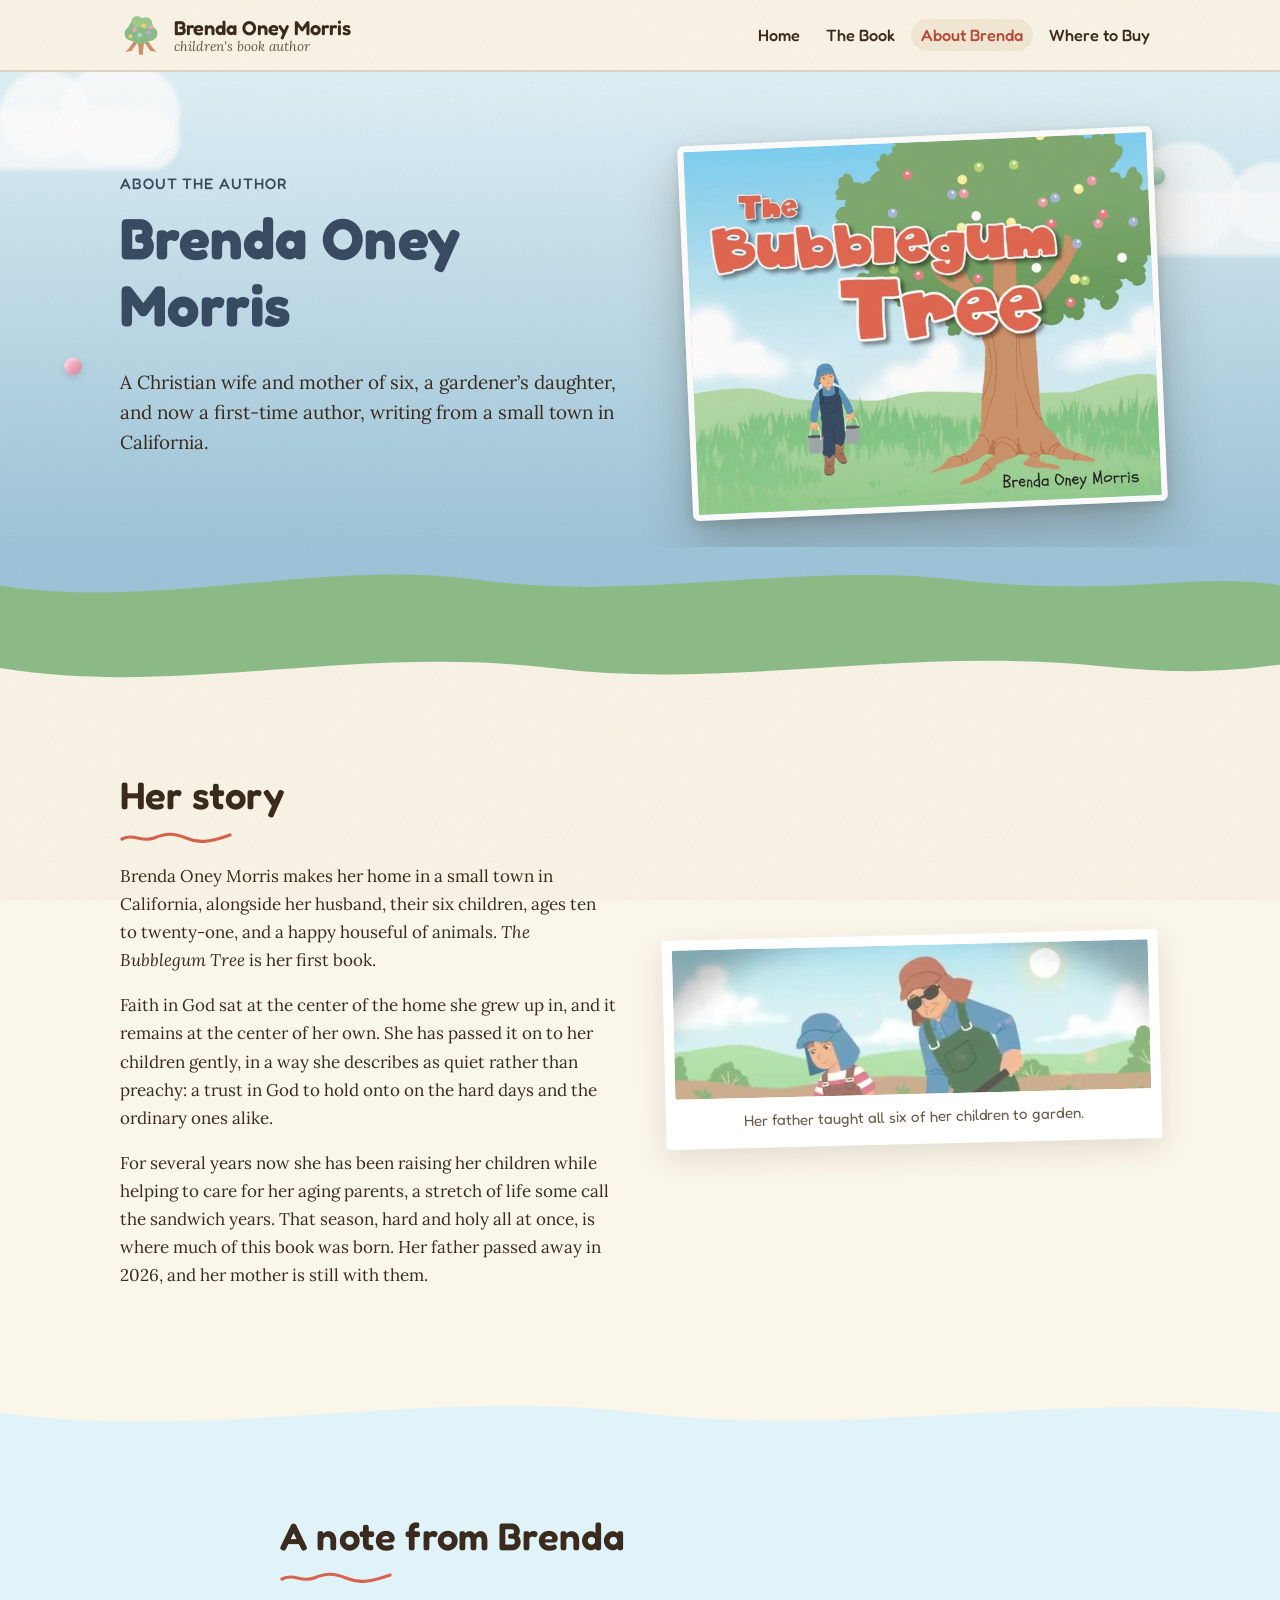
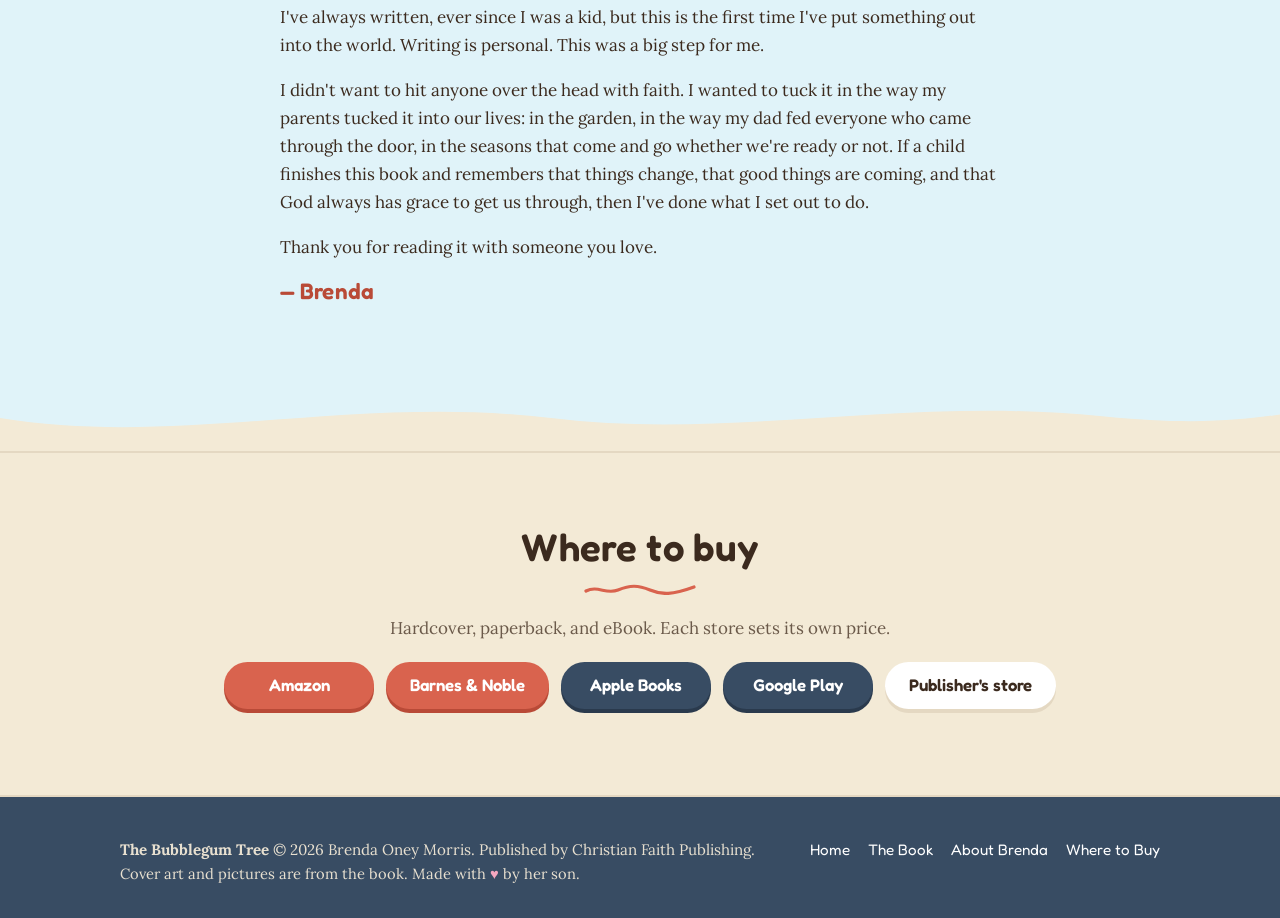
==== commit fe18eb52: "Put the book's Christian faith up front Brenda wants the site to say plainly that this is a faith-ba" ====
--- a/about.html
+++ b/about.html
@@ -4,7 +4,7 @@
   <meta charset="utf-8">
   <meta name="viewport" content="width=device-width, initial-scale=1">
   <title>About Brenda Oney Morris — author of The Bubblegum Tree</title>
-  <meta name="description" content="Brenda Oney Morris is a wife, a mother of six, a gardener's daughter, and the author of the children's picture book The Bubblegum Tree.">
+  <meta name="description" content="Brenda Oney Morris is a Christian wife and mother of six, a gardener's daughter, and the author of the faith-based children's picture book The Bubblegum Tree.">
   <link rel="canonical" href="https://brendaoneymorris.com/about.html">
   <meta property="og:title" content="About Brenda Oney Morris">
   <meta property="og:description" content="A wife, a mother of six, and the author of The Bubblegum Tree.">
@@ -53,7 +53,7 @@
       <div class="hero-copy">
         <p class="eyebrow">About the author</p>
         <h1 style="font-size: clamp(2.2rem, 6vw, 3.6rem); color: var(--navy); text-shadow: none;">Brenda Oney Morris</h1>
-        <p class="lead">A wife, a mother of six, a gardener&rsquo;s daughter, and now a first-time author, writing from a small town in California.</p>
+        <p class="lead">A Christian wife and mother of six, a gardener&rsquo;s daughter, and now a first-time author, writing from a small town in California.</p>
       </div>
       <div class="book">
         <picture>
@@ -72,7 +72,7 @@
       <div>
         <h2 class="squiggle">Her story</h2>
         <p>Brenda Oney Morris makes her home in a small town in California, alongside her husband, their six children, ages ten to twenty-one, and a happy houseful of animals. <em>The Bubblegum Tree</em> is her first book.</p>
-        <p>Faith sat at the center of the home she grew up in, and she has passed it on to her own children gently, in a way she describes as quiet rather than preachy: something to hold onto, beyond yourself, on the hard days and the ordinary ones alike.</p>
+        <p>Faith in God sat at the center of the home she grew up in, and it remains at the center of her own. She has passed it on to her children gently, in a way she describes as quiet rather than preachy: a trust in God to hold onto on the hard days and the ordinary ones alike.</p>
         <p>For several years now she has been raising her children while helping to care for her aging parents, a stretch of life some call the sandwich years. That season, hard and holy all at once, is where much of this book was born. Her father passed away in 2026, and her mother is still with them.</p>
       </div>
       <figure class="print left">
--- a/assets/styles.css
+++ b/assets/styles.css
@@ -507,6 +507,26 @@
   margin-bottom: 0.5em;
 }
 
+/* A scripture line under a heading. */
+.verse {
+  font-style: italic;
+  font-size: 1.08rem;
+  color: var(--ink-soft);
+  max-width: 34rem;
+  margin: 0 0 1.4em;
+}
+.verse cite {
+  display: block;
+  margin-top: 0.3em;
+  font-family: var(--font-display);
+  font-style: normal;
+  font-weight: 600;
+  font-size: 0.85rem;
+  letter-spacing: 0.06em;
+  text-transform: uppercase;
+  color: var(--coral-deep);
+}
+
 /* Little author card on the home page. */
 .author-teaser {
   display: grid;
